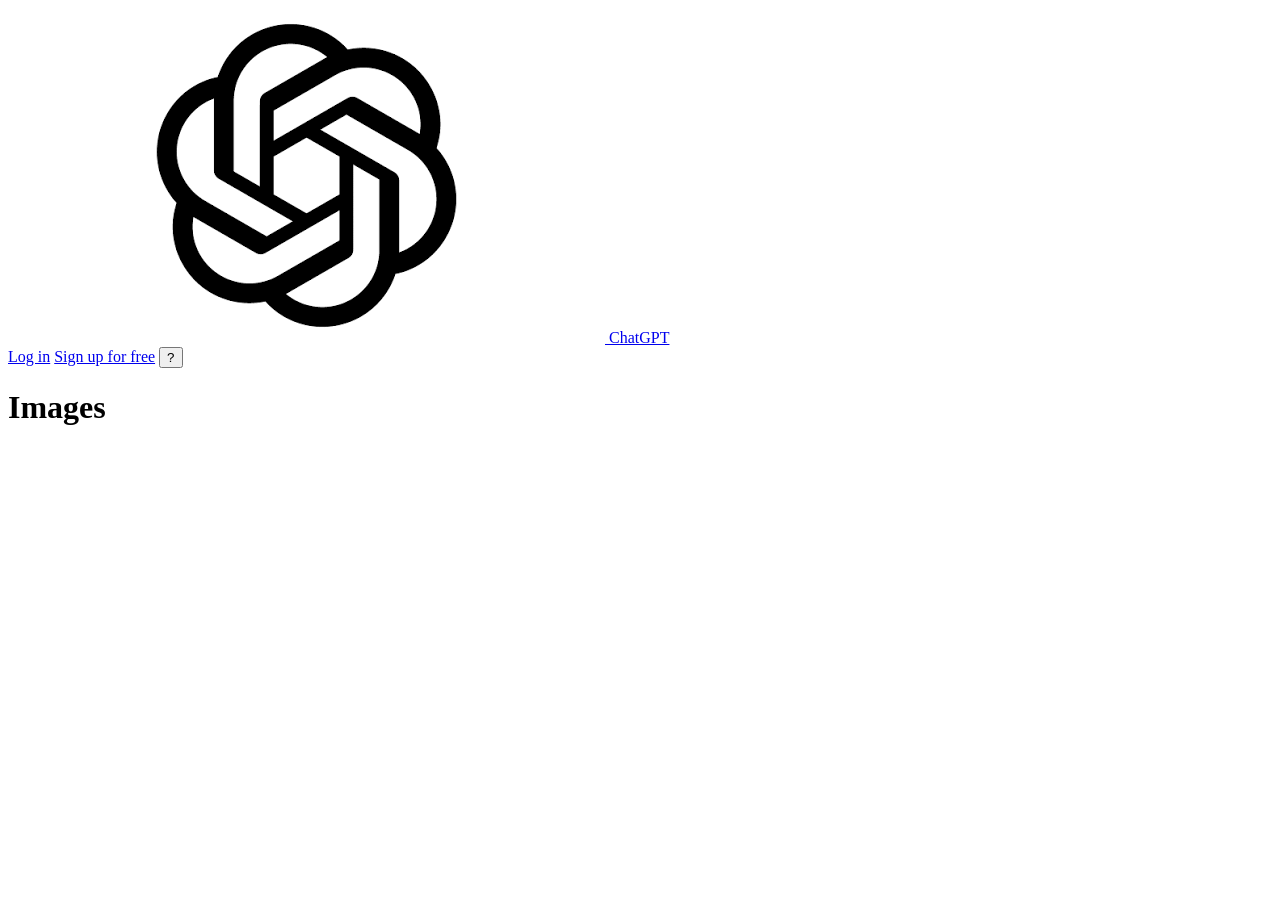
==== images.html @ 7dccd604 "the first commit" ====
<!DOCTYPE html>
<html lang="en">
<head>
    <meta charset="UTF-8">
    <meta name="viewport" content="width=device-width, initial-scale=1.0">
    <link rel="stylesheet" href="images.html">
    <title>Images</title>
</head>
<body>
    <header>
        <a class="logo" href="images.css">
            <img src="logo.png" alt="logo" class="logo-chat">
        <span>ChatGPT</span>
        </a>

        <div class="start-box">
            <a class="login" href="#">Log in</a>
            <a class="signup" href="#">Sign up for free</a>
            <button class="help" type="button">?</button>
        </div>
    </header>

    <main>
        <h1>Images</h1>
    </main>

    
</body>
</html>
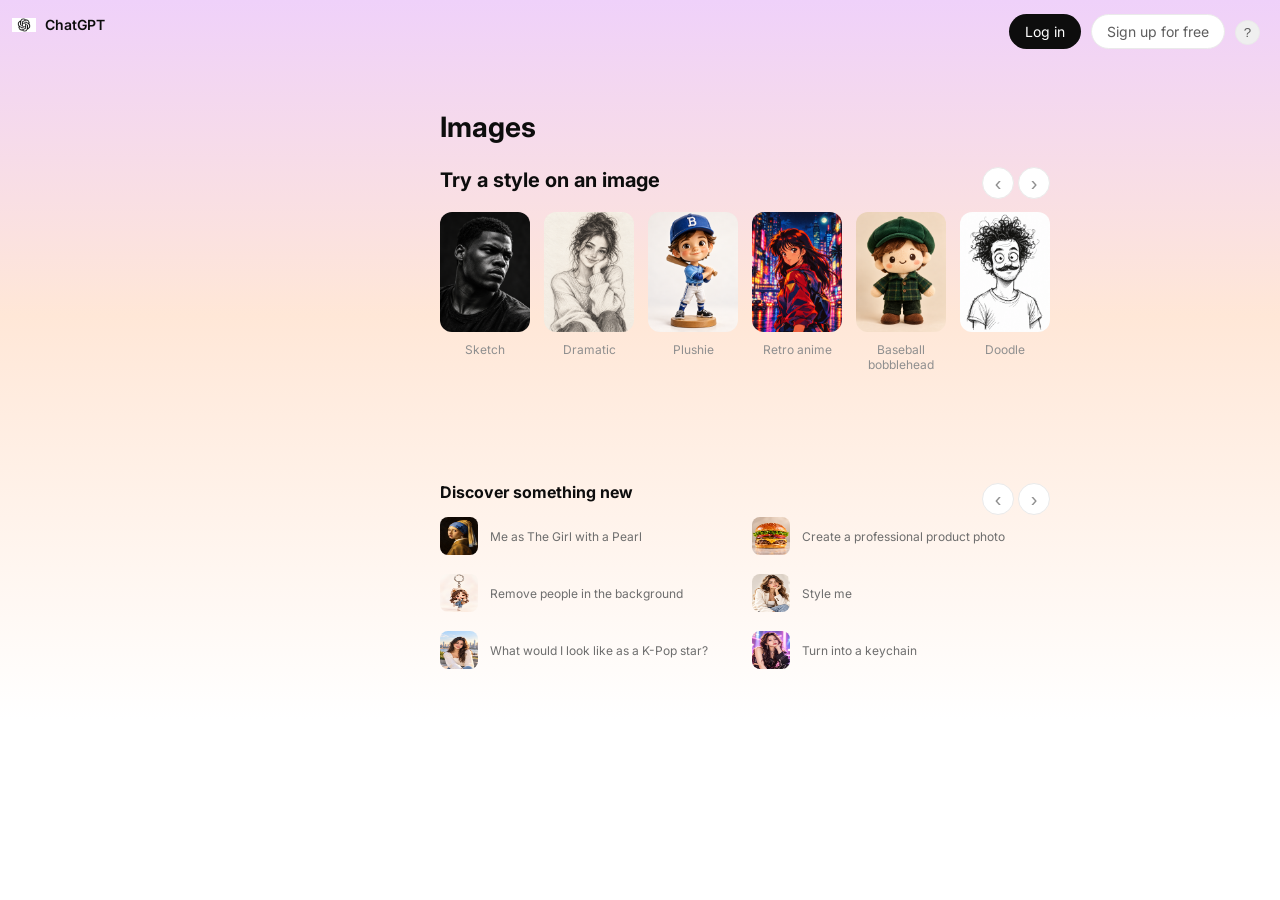
==== commit 30ff8496: "continue website pages and add agent page" ====
--- a/images.html
+++ b/images.html
@@ -3,12 +3,16 @@
 <head>
     <meta charset="UTF-8">
     <meta name="viewport" content="width=device-width, initial-scale=1.0">
-    <link rel="stylesheet" href="images.html">
+
+    <link rel="preconnect" href="https://fonts.googleapis.com">
+    <link rel="preconnect" href="https://fonts.gstatic.com" crossorigin>
+    <link href="https://fonts.googleapis.com/css2?family=Inter:wght@400;500;600&display=swap" rel="stylesheet">
+    <link rel="stylesheet" href="images.css">
     <title>Images</title>
 </head>
 <body>
     <header>
-        <a class="logo" href="images.css">
+        <a class="logo" href="index.html">
             <img src="logo.png" alt="logo" class="logo-chat">
         <span>ChatGPT</span>
         </a>
@@ -22,6 +26,84 @@
 
     <main>
         <h1>Images</h1>
+        <section class="style-section"><h2>Try a style on an image</h2></section>
+
+        <div class="top-arrows">
+            <button type="button">‹</button>
+            <button type="button">›</button>
+        </div>
+
+        <div class="gallery">
+            <figure class="style-card">
+                <img src="image1.png" alt="">
+                <figcaption>Sketch</figcaption>
+            </figure>
+            
+            <figure class="style-card">
+                <img src="image2.png" alt="">
+                <figcaption>Dramatic</figcaption>
+            </figure>
+
+            <figure class="style-card">
+                <img src="image3.png" alt="">
+                <figcaption>Plushie</figcaption>
+            </figure>
+
+            <figure class="style-card">
+                <img src="image4.png" alt="">
+                <figcaption>Retro anime</figcaption>
+            </figure>
+
+            <figure class="style-card">
+                <img src="image5.png" alt="">
+                <figcaption>Baseball bobblehead</figcaption>
+            </figure>
+
+            <figure class="style-card">
+                <img src="image6.png" alt="">
+                <figcaption>Doodle</figcaption>
+            </figure>
+        </div>
+
+        <div class="gallery-arrows">
+            <button type="button">‹</button>
+            <button type="button">›</button>
+        </div>
+
+        <section class="discover-section">
+            <h2>Discover something new</h2>
+
+            <article class="discover-card">
+                <img src="image11.png" alt="">
+                <span>Me as The Girl with a Pearl</span>
+            </article>
+
+            <article class="discover-card">
+                <img src="image22.png" alt="">
+                <span>Create a professional product photo</span>
+            </article>
+
+            <article class="discover-card">
+                <img src="image33.png" alt="">
+                <span>Remove people in the background</span>
+            </article>
+
+            <article class="discover-card">
+                <img src="image44.png" alt="">
+                <span>Style me</span>
+            </article>
+
+            <article class="discover-card">
+                <img src="image55.png" alt="">
+                <span>What would I look like as a K-Pop star?</span>
+            </article>
+
+            <article class="discover-card">
+                <img src="image66.png" alt="">
+                <span>Turn into a keychain</span>
+            </article>
+
+        </section>
     </main>
 
     
--- a/images.css
+++ b/images.css
@@ -0,0 +1,159 @@
+* {
+    box-sizing: border-box;
+}
+
+body {
+    margin: 0;
+    min-height: 100vh;
+    color: #0D0D0D;
+    background: linear-gradient(to bottom, #EFD1FA 0%, #FFE7D7 35%, #FFFFFF 80%);
+    font-family: "Inter", sans-serif;
+}
+
+header {
+    position:relative;
+    height: 70px;
+}
+
+.logo-chat {
+    width: 24px;
+    height: auto;
+    vertical-align: middle;
+    margin-right: 5px;
+    margin-top: -2px;
+}
+
+.logo {
+    position: absolute;
+    left: 12px;
+    top: 16px;
+    color: #0D0D0D;
+    font-size: 14px;
+    font-weight: 600;
+    text-decoration: none;
+}
+
+.start-box {
+    position: absolute;
+    right: 20px;
+    top: 14px;
+}
+
+.login {
+    display: inline-block;
+    background-color: #0D0D0D;
+    color: white;
+    text-decoration: none;
+    padding: 9px 16px;
+    border-radius: 20px;
+    font-size: 14px;
+}
+
+.signup {
+    display: inline-block;
+    color: #5D5D5D;
+    background-color:white;
+    text-decoration: none;
+    border: 1px solid #EAEAEA;
+    border-radius: 20px;
+    padding: 8px 15px;
+    margin-left: 6px;
+    font-size: 14px;
+}
+
+.help {
+    width: 25px;
+    height: 25px;
+    margin-left: 6px;
+    border: 1px solid #EAEAEA;
+    border-radius: 50%;
+    color: #5D5D5D;
+}
+
+main{
+    width: 680px;
+    margin-left: 440px;
+    margin-top: 40px;
+    position: relative;
+}
+h1 {
+    font-size: 28px;
+    margin-bottom: 24px;
+}
+.top-arrows {
+    position: absolute;
+    top: 57px;
+    right: 70px;
+}
+.top-arrows button {
+    width: 32px;
+    height: 32px;
+    border-radius: 50%;
+    border: 1px solid #EAEAEA;
+    background-color: white;
+    color: #8F8F8F;
+    font-size: 20px;
+}
+.style-card{
+    display: inline-block;
+    width: 90px;
+    margin: 0 10px 0 0;
+    vertical-align: top;
+    text-align: center;
+}
+.style-card img{
+    width: 90px;
+    height: 120px;
+    border-radius: 12px;
+}
+.style-card figcaption{
+    margin-top: 6px;
+    font-size: 12px;
+    color: #8F8F8F;
+}
+.style-section h2{
+    margin-bottom: 20px;
+    font-size: 20px;
+}
+
+.gallery-arrows button{
+    width: 32px;
+    height: 32px;
+    border-radius: 50%;
+    border: 1px solid #EAEAEA;
+    background-color: white;
+    color: #8F8F8F;
+    font-size: 20px;
+}
+.gallery-arrows{
+    position: absolute;
+    margin-top: 111px;
+    right:70px;
+}
+
+.discover-section{
+    margin-top: 110px;
+}
+.discover-section h2{
+    font-size: 16px;
+    margin-bottom: 15px;
+}
+.discover-card {
+    display: inline-block;
+    width: 280px;
+    height: 45px;
+    margin-right: 28px;
+    margin-bottom: 12px;
+}
+.discover-card img{
+    width: 38px;
+    height: 38px;
+    border-radius: 8px;
+    vertical-align: middle;
+}
+.discover-card span{
+    margin-left: 8px;
+    vertical-align: middle;
+    font-size: 12px;
+    color: #6E6E6E;
+}
